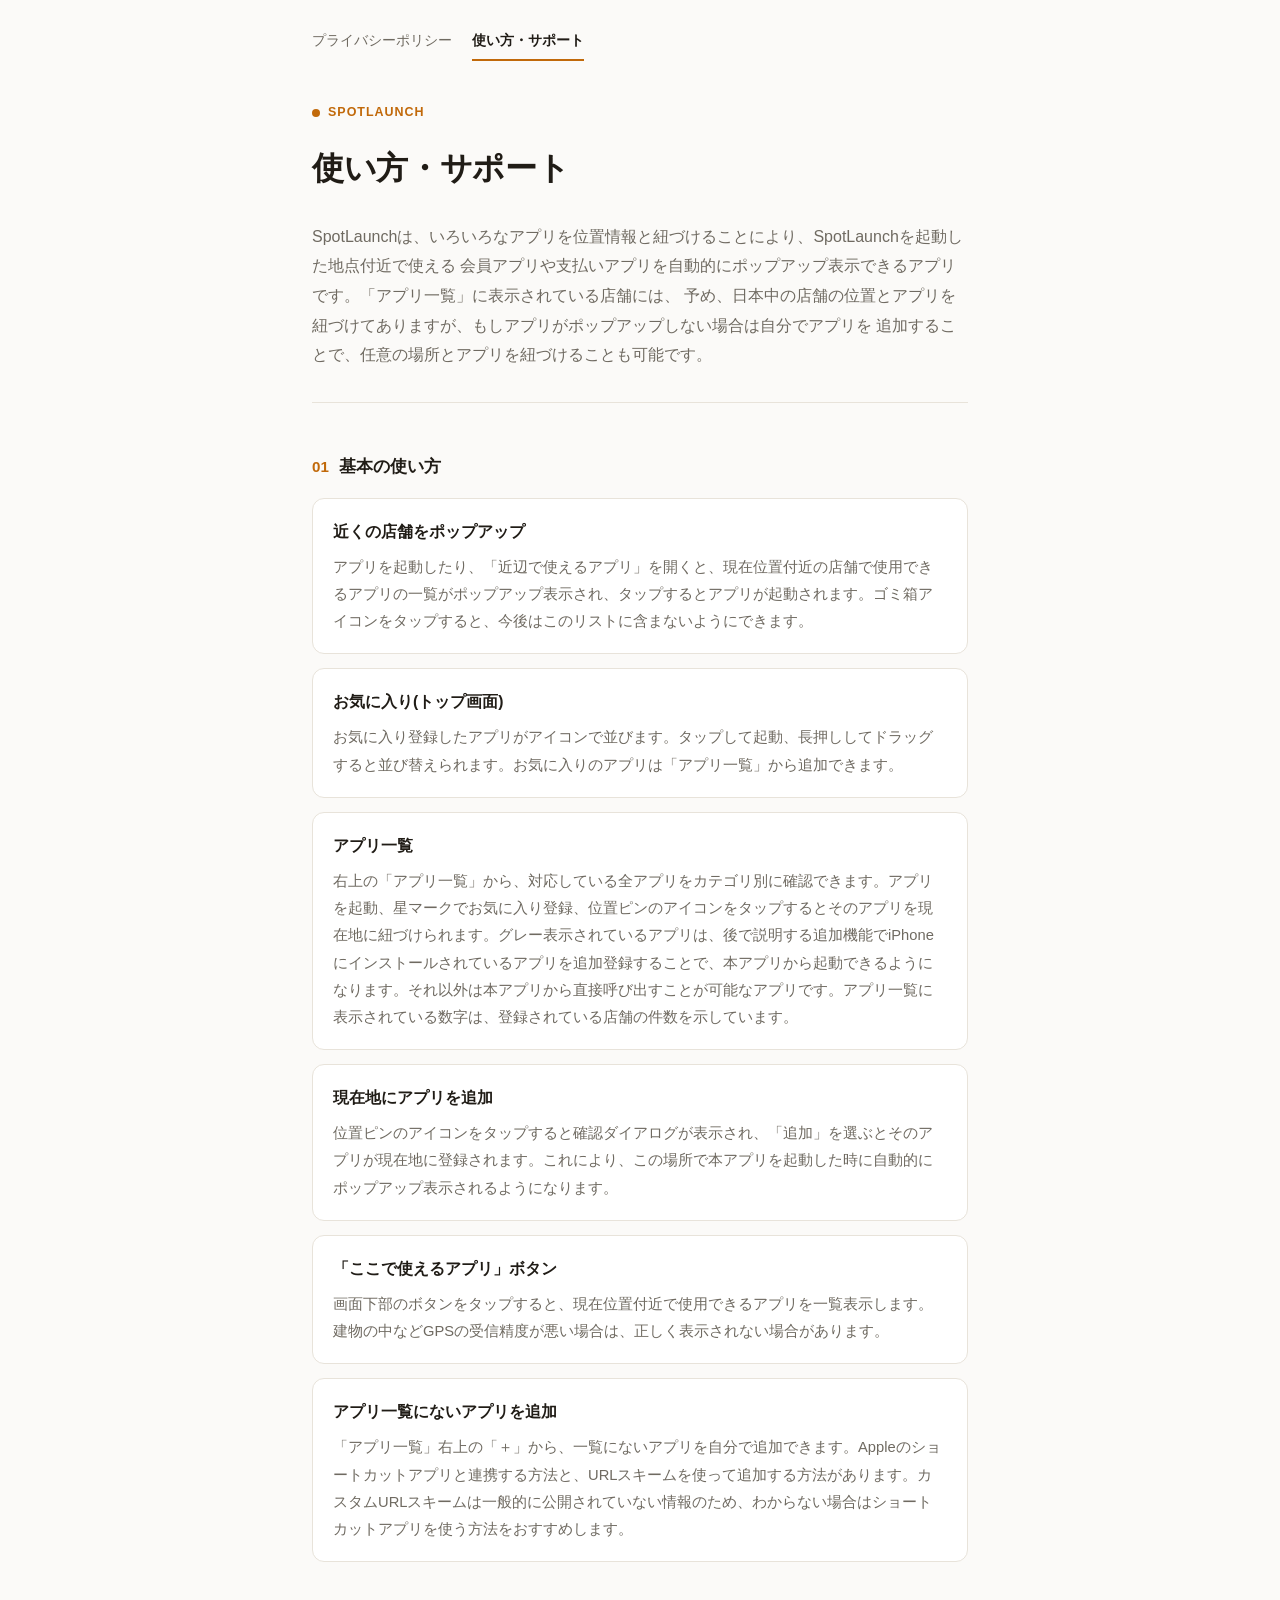
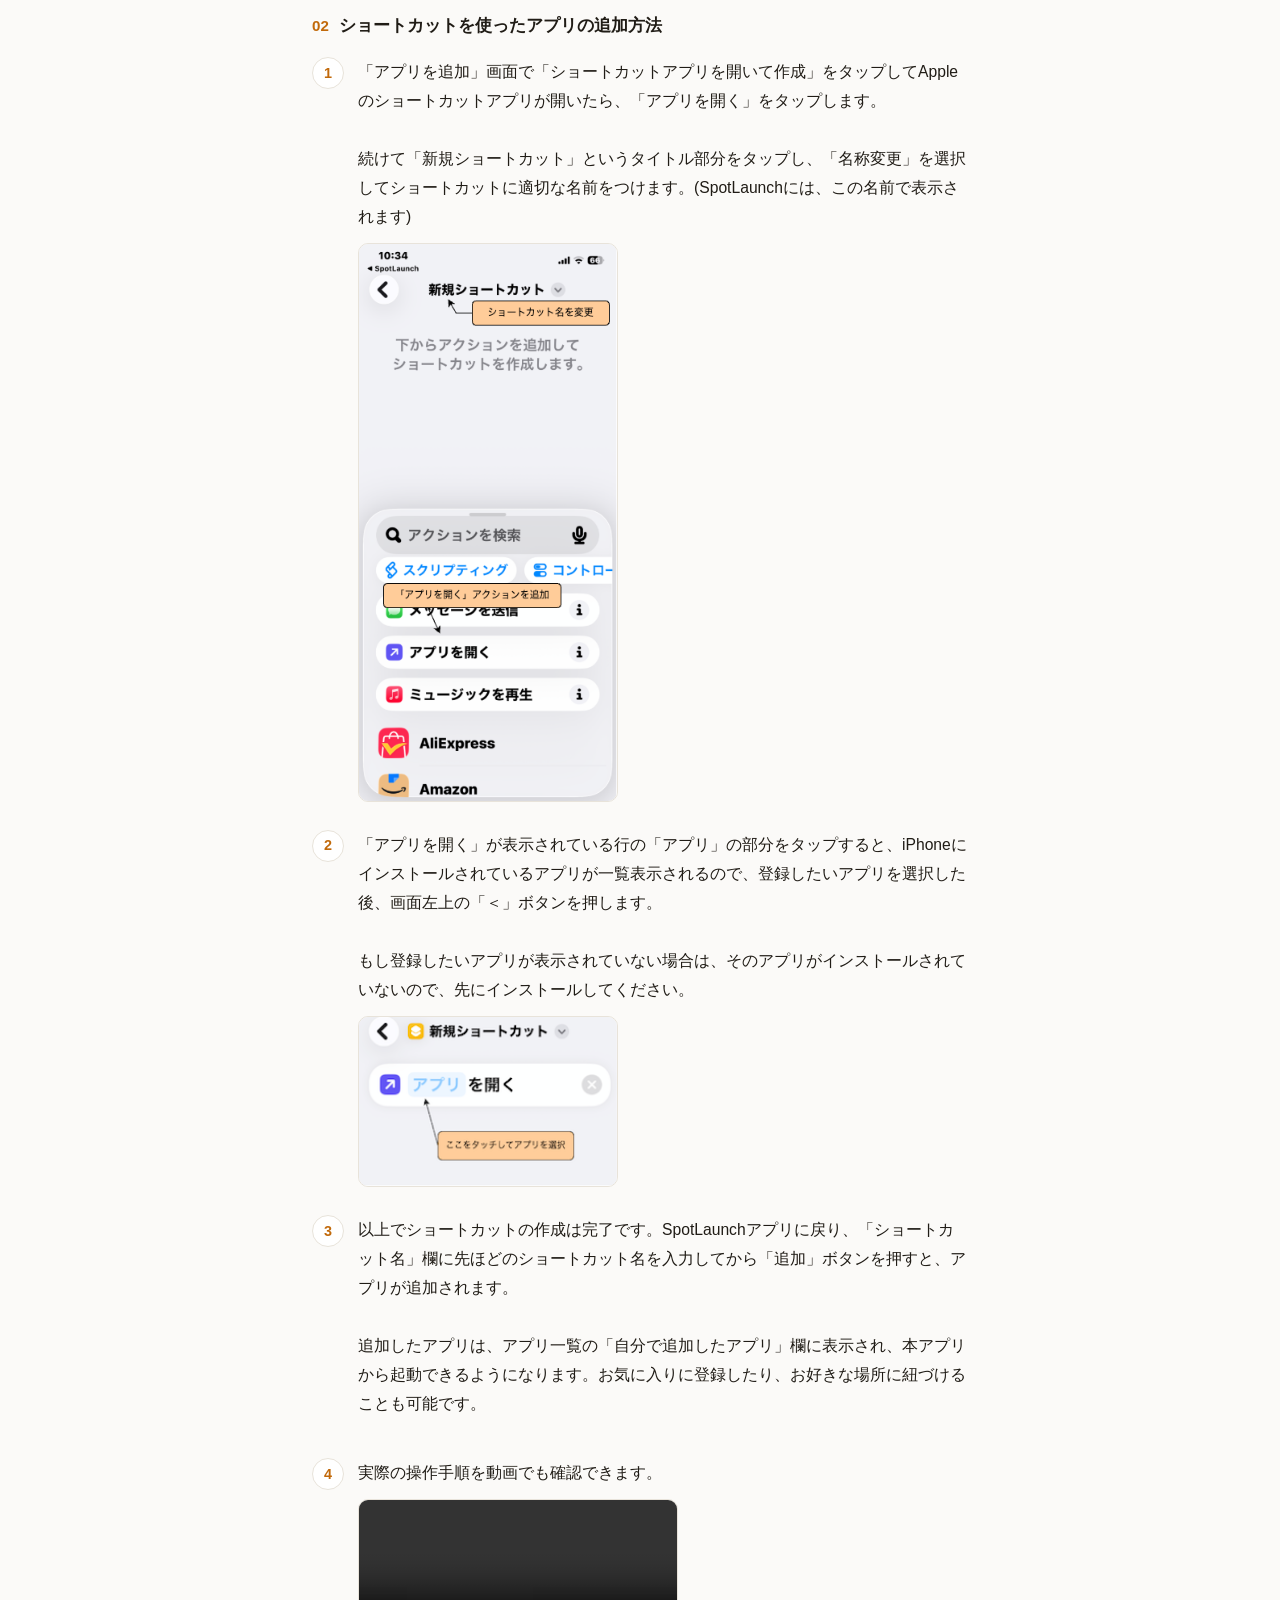
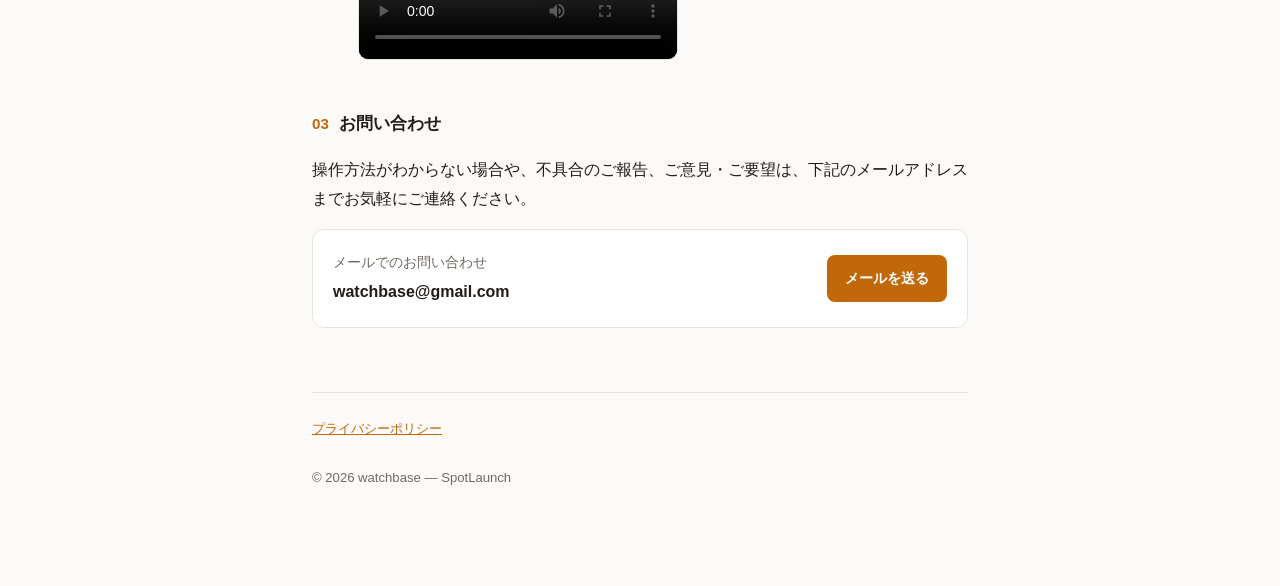
==== support.html @ e488a8be "Rename how-to video to bust CDN cache after content replacements" ====
<!DOCTYPE html>
<html lang="ja">
<head>
<meta charset="UTF-8">
<meta name="viewport" content="width=device-width, initial-scale=1.0">
<title>使い方・サポート | SpotLaunch</title>
<link rel="stylesheet" href="styles.css">
</head>
<body>
<nav class="site">
  <a href="index.html">プライバシーポリシー</a>
  <a href="support.html" class="current">使い方・サポート</a>
</nav>
<main>
  <p class="eyebrow">SPOTLAUNCH</p>
  <h1>使い方・サポート</h1>

  <p class="lede">
    SpotLaunchは、いろいろなアプリを位置情報と紐づけることにより、SpotLaunchを起動した地点付近で使える
    会員アプリや支払いアプリを自動的にポップアップ表示できるアプリです。「アプリ一覧」に表示されている店舗には、
    予め、日本中の店舗の位置とアプリを紐づけてありますが、もしアプリがポップアップしない場合は自分でアプリを
    追加することで、任意の場所とアプリを紐づけることも可能です。
  </p>

  <h2><span class="mark">01</span>基本の使い方</h2>
  <div class="faq">
    <div class="faq-item">
      <h3>近くの店舗をポップアップ</h3>
      <p>アプリを起動したり、「近辺で使えるアプリ」を開くと、現在位置付近の店舗で使用できるアプリの一覧がポップアップ表示され、タップするとアプリが起動されます。ゴミ箱アイコンをタップすると、今後はこのリストに含まないようにできます。</p>
    </div>
    <div class="faq-item">
      <h3>お気に入り(トップ画面)</h3>
      <p>お気に入り登録したアプリがアイコンで並びます。タップして起動、長押ししてドラッグすると並び替えられます。お気に入りのアプリは「アプリ一覧」から追加できます。</p>
    </div>
    <div class="faq-item">
      <h3>アプリ一覧</h3>
      <p>右上の「アプリ一覧」から、対応している全アプリをカテゴリ別に確認できます。アプリを起動、星マークでお気に入り登録、位置ピンのアイコンをタップするとそのアプリを現在地に紐づけられます。グレー表示されているアプリは、後で説明する追加機能でiPhoneにインストールされているアプリを追加登録することで、本アプリから起動できるようになります。それ以外は本アプリから直接呼び出すことが可能なアプリです。アプリ一覧に表示されている数字は、登録されている店舗の件数を示しています。</p>
    </div>
    <div class="faq-item">
      <h3>現在地にアプリを追加</h3>
      <p>位置ピンのアイコンをタップすると確認ダイアログが表示され、「追加」を選ぶとそのアプリが現在地に登録されます。これにより、この場所で本アプリを起動した時に自動的にポップアップ表示されるようになります。</p>
    </div>
    <div class="faq-item">
      <h3>「ここで使えるアプリ」ボタン</h3>
      <p>画面下部のボタンをタップすると、現在位置付近で使用できるアプリを一覧表示します。建物の中などGPSの受信精度が悪い場合は、正しく表示されない場合があります。</p>
    </div>
    <div class="faq-item">
      <h3>アプリ一覧にないアプリを追加</h3>
      <p>「アプリ一覧」右上の「＋」から、一覧にないアプリを自分で追加できます。Appleのショートカットアプリと連携する方法と、URLスキームを使って追加する方法があります。カスタムURLスキームは一般的に公開されていない情報のため、わからない場合はショートカットアプリを使う方法をおすすめします。</p>
    </div>
  </div>

  <h2><span class="mark">02</span>ショートカットを使ったアプリの追加方法</h2>
  <div class="steps">
    <div class="step">
      <div class="num">1</div>
      <div>
        <p>「アプリを追加」画面で「ショートカットアプリを開いて作成」をタップしてAppleのショートカットアプリが開いたら、「アプリを開く」をタップします。

続けて「新規ショートカット」というタイトル部分をタップし、「名称変更」を選択してショートカットに適切な名前をつけます。(SpotLaunchには、この名前で表示されます)</p>
        <img src="images/HelpShortcutNewScreen.png" alt="ショートカットアプリで名称を変更する画面のスクリーンショット">
      </div>
    </div>
    <div class="step">
      <div class="num">2</div>
      <div>
        <p>「アプリを開く」が表示されている行の「アプリ」の部分をタップすると、iPhoneにインストールされているアプリが一覧表示されるので、登録したいアプリを選択した後、画面左上の「＜」ボタンを押します。

もし登録したいアプリが表示されていない場合は、そのアプリがインストールされていないので、先にインストールしてください。</p>
        <img src="images/HelpShortcutOpenApp.png" alt="ショートカットで開くアプリを選択する画面のスクリーンショット">
      </div>
    </div>
    <div class="step">
      <div class="num">3</div>
      <div>
        <p>以上でショートカットの作成は完了です。SpotLaunchアプリに戻り、「ショートカット名」欄に先ほどのショートカット名を入力してから「追加」ボタンを押すと、アプリが追加されます。

追加したアプリは、アプリ一覧の「自分で追加したアプリ」欄に表示され、本アプリから起動できるようになります。お気に入りに登録したり、お好きな場所に紐づけることも可能です。</p>
      </div>
    </div>
    <div class="step">
      <div class="num">4</div>
      <div>
        <p>実際の操作手順を動画でも確認できます。</p>
        <video class="how-to-video" src="videos/app-registration-guide-v2.mp4" controls playsinline preload="metadata"></video>
      </div>
    </div>
  </div>

  <h2><span class="mark">03</span>お問い合わせ</h2>
  <p>操作方法がわからない場合や、不具合のご報告、ご意見・ご要望は、下記のメールアドレスまでお気軽にご連絡ください。</p>
  <div class="contact-card">
    <div>
      <div class="label">メールでのお問い合わせ</div>
      <div class="email">watchbase@gmail.com</div>
    </div>
    <a class="button" href="mailto:watchbase@gmail.com">メールを送る</a>
  </div>

  <footer>
    <a href="index.html">プライバシーポリシー</a><br><br>
    © 2026 watchbase — SpotLaunch
  </footer>
</main>
</body>
</html>
---- styles.css ----
:root {
  --bg: #fbfaf8;
  --surface: #ffffff;
  --fg: #201c16;
  --muted: #6f6a61;
  --accent: #c1690a;
  --border: #e8e3da;
}
@media (prefers-color-scheme: dark) {
  :root:not([data-theme="light"]) {
    --bg: #17140f;
    --surface: #1e1a14;
    --fg: #f3efe6;
    --muted: #a89e8d;
    --accent: #e79a3f;
    --border: #322c22;
  }
}
:root[data-theme="dark"] {
  --bg: #17140f;
  --surface: #1e1a14;
  --fg: #f3efe6;
  --muted: #a89e8d;
  --accent: #e79a3f;
  --border: #322c22;
}

* { box-sizing: border-box; }

body {
  margin: 0;
  background: var(--bg);
  color: var(--fg);
  font-family: -apple-system, BlinkMacSystemFont, "Hiragino Sans", "Hiragino Kaku Gothic ProN", "Yu Gothic", sans-serif;
  line-height: 1.85;
  -webkit-font-smoothing: antialiased;
}

main {
  max-width: 700px;
  margin: 0 auto;
  padding: 0 22px 96px;
}

nav.site {
  max-width: 700px;
  margin: 0 auto;
  padding: 28px 22px 0;
  display: flex;
  gap: 20px;
  font-size: 0.86rem;
}
nav.site a {
  color: var(--muted);
  text-decoration: none;
  padding-bottom: 6px;
  border-bottom: 2px solid transparent;
}
nav.site a.current {
  color: var(--fg);
  border-bottom-color: var(--accent);
  font-weight: 600;
}
nav.site a:hover {
  color: var(--fg);
}

.eyebrow {
  display: inline-flex;
  align-items: center;
  gap: 8px;
  font-size: 0.78rem;
  letter-spacing: 0.08em;
  color: var(--accent);
  font-weight: 600;
  margin: 40px 0 14px;
}
.eyebrow::before {
  content: "";
  width: 8px;
  height: 8px;
  border-radius: 50%;
  background: var(--accent);
}

h1 {
  font-size: clamp(1.6rem, 4vw, 2rem);
  margin: 0 0 6px;
  text-wrap: balance;
  letter-spacing: -0.01em;
}

.updated {
  color: var(--muted);
  font-size: 0.88rem;
  margin-bottom: 12px;
  font-variant-numeric: tabular-nums;
}

.lede {
  color: var(--muted);
  font-size: 1rem;
  margin: 24px 0 44px;
  padding-bottom: 32px;
  border-bottom: 1px solid var(--border);
}

h2 {
  font-size: 1.05rem;
  margin: 48px 0 16px;
  color: var(--fg);
  display: flex;
  align-items: baseline;
  gap: 10px;
}
h2 .mark {
  color: var(--accent);
  font-size: 0.9em;
}

p, li {
  font-size: 0.98rem;
  color: var(--fg);
}

.card {
  background: var(--surface);
  border: 1px solid var(--border);
  border-radius: 12px;
  padding: 4px 20px;
}
.row {
  display: grid;
  grid-template-columns: minmax(120px, 30%) 1fr;
  gap: 6px 20px;
  padding: 18px 0;
}
.row + .row {
  border-top: 1px solid var(--border);
}
.row dt {
  color: var(--muted);
  font-size: 0.86rem;
  font-weight: 600;
}
.row dd {
  margin: 0;
  font-size: 0.95rem;
}
dl.card { margin: 0; }

a {
  color: var(--accent);
  text-decoration-thickness: 1px;
}
a:focus-visible, button:focus-visible {
  outline: 2px solid var(--accent);
  outline-offset: 2px;
}

footer {
  margin-top: 64px;
  padding-top: 24px;
  border-top: 1px solid var(--border);
  color: var(--muted);
  font-size: 0.82rem;
}

/* --- support page specific --- */
.faq {
  display: flex;
  flex-direction: column;
  gap: 14px;
}
.faq-item {
  background: var(--surface);
  border: 1px solid var(--border);
  border-radius: 12px;
  padding: 18px 20px;
}
.faq-item h3 {
  margin: 0 0 8px;
  font-size: 0.98rem;
  display: flex;
  gap: 10px;
}
.faq-item h3 .icon {
  color: var(--accent);
}
.faq-item p {
  margin: 0;
  color: var(--muted);
  font-size: 0.92rem;
  white-space: pre-line;
}

.steps {
  display: flex;
  flex-direction: column;
  gap: 28px;
}
.step {
  display: grid;
  grid-template-columns: 32px 1fr;
  gap: 14px;
}
.step .num {
  width: 32px;
  height: 32px;
  border-radius: 50%;
  background: var(--surface);
  border: 1px solid var(--border);
  color: var(--accent);
  display: flex;
  align-items: center;
  justify-content: center;
  font-weight: 700;
  font-size: 0.9rem;
}
.step p {
  margin: 0 0 12px;
  white-space: pre-line;
}
.step img {
  max-width: 260px;
  width: 100%;
  border-radius: 10px;
  border: 1px solid var(--border);
  display: block;
}

.how-to-video {
  max-width: 320px;
  width: 100%;
  border-radius: 10px;
  border: 1px solid var(--border);
  display: block;
  margin-top: 8px;
}

.contact-card {
  background: var(--surface);
  border: 1px solid var(--border);
  border-radius: 12px;
  padding: 20px;
  display: flex;
  align-items: center;
  justify-content: space-between;
  gap: 16px;
  flex-wrap: wrap;
}
.contact-card .label {
  color: var(--muted);
  font-size: 0.86rem;
  margin-bottom: 2px;
}
.contact-card .email {
  font-size: 1rem;
  font-weight: 600;
}
.contact-card a.button {
  background: var(--accent);
  color: #fff;
  padding: 10px 18px;
  border-radius: 8px;
  text-decoration: none;
  font-size: 0.9rem;
  font-weight: 600;
  white-space: nowrap;
}

@media (max-width: 480px) {
  .row { grid-template-columns: 1fr; gap: 4px; }
  .step { grid-template-columns: 28px 1fr; }
}
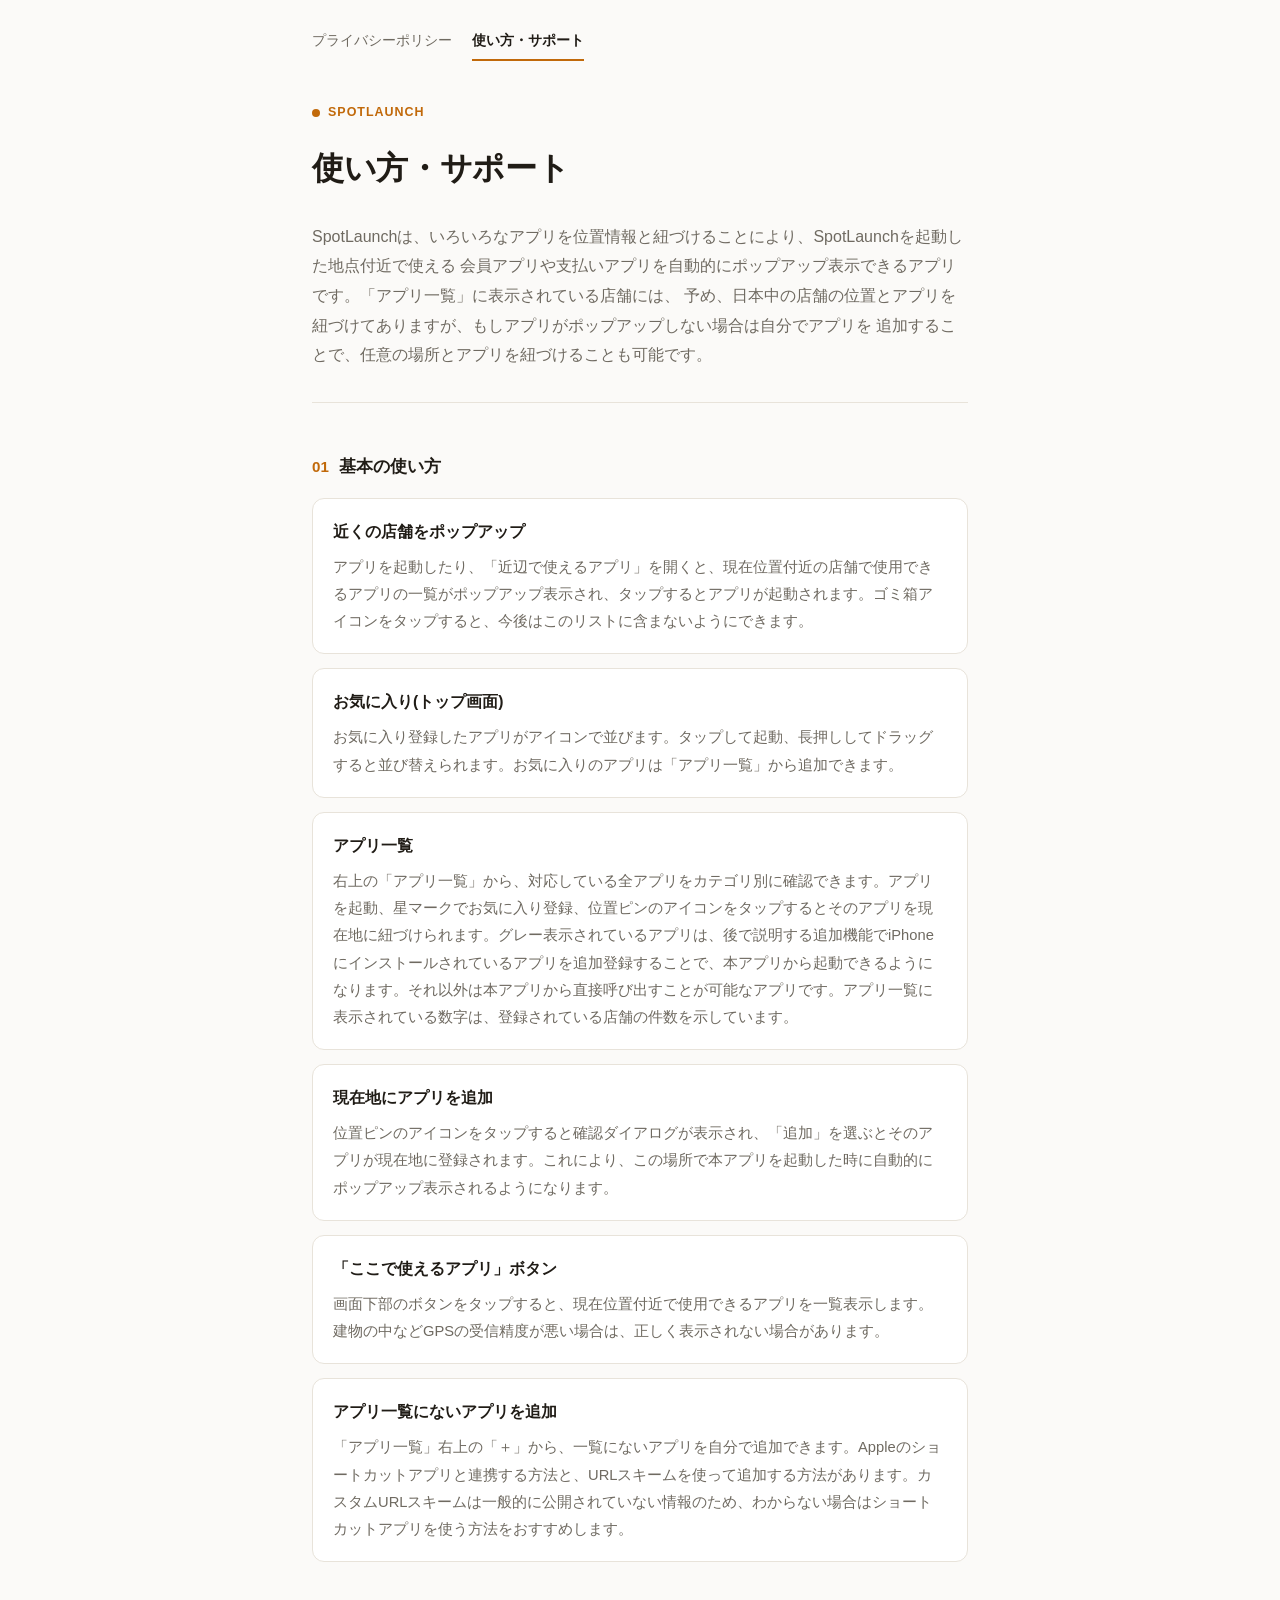
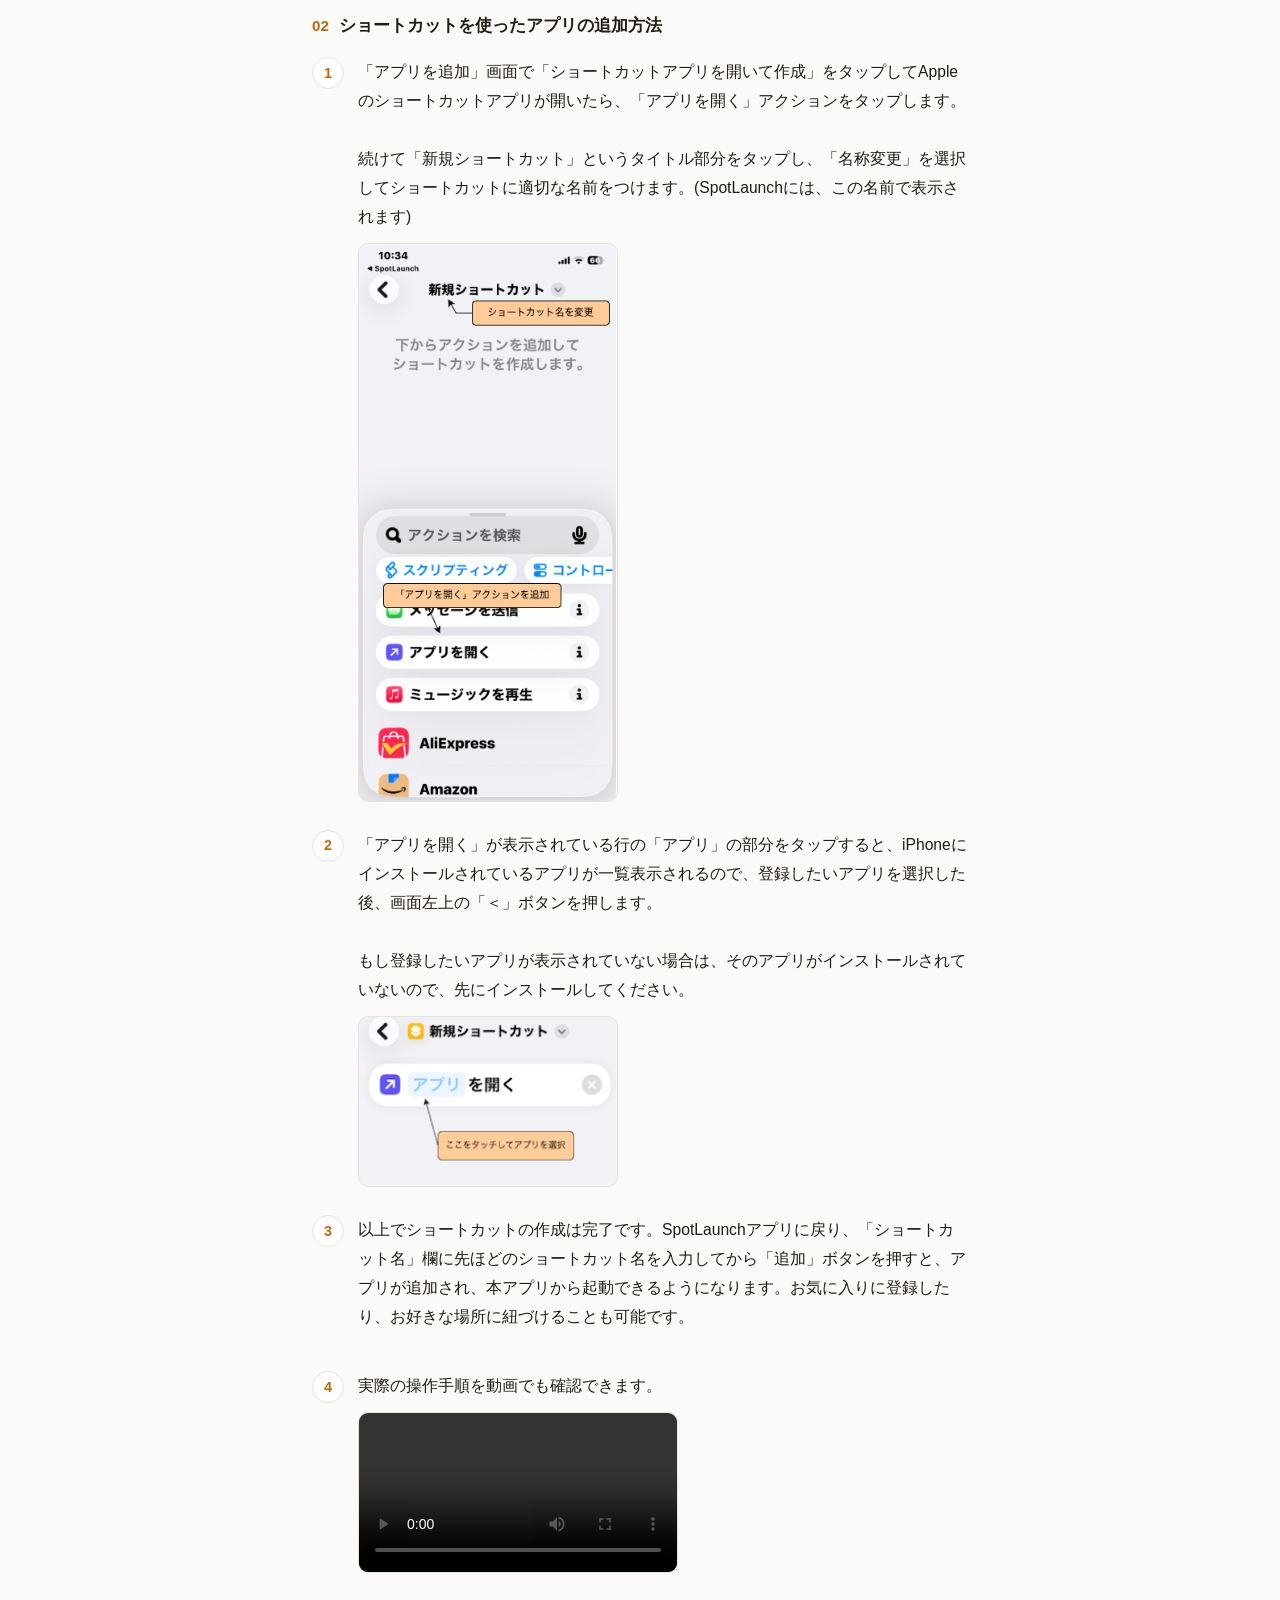
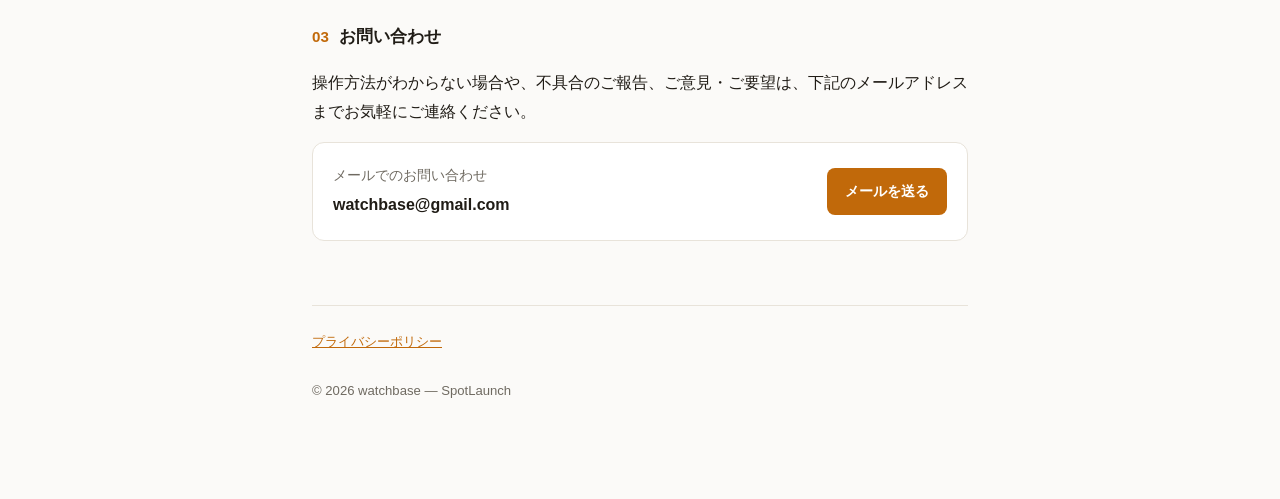
==== commit 112b7bb0: "Sync support page wording with the app's updated Help screen text Co-Authored-By: Claude Sonnet 5 <n" ====
--- a/support.html
+++ b/support.html
@@ -55,7 +55,7 @@
     <div class="step">
       <div class="num">1</div>
       <div>
-        <p>「アプリを追加」画面で「ショートカットアプリを開いて作成」をタップしてAppleのショートカットアプリが開いたら、「アプリを開く」をタップします。
+        <p>「アプリを追加」画面で「ショートカットアプリを開いて作成」をタップしてAppleのショートカットアプリが開いたら、「アプリを開く」アクションをタップします。
 
 続けて「新規ショートカット」というタイトル部分をタップし、「名称変更」を選択してショートカットに適切な名前をつけます。(SpotLaunchには、この名前で表示されます)</p>
         <img src="images/HelpShortcutNewScreen.png" alt="ショートカットアプリで名称を変更する画面のスクリーンショット">
@@ -73,16 +73,14 @@
     <div class="step">
       <div class="num">3</div>
       <div>
-        <p>以上でショートカットの作成は完了です。SpotLaunchアプリに戻り、「ショートカット名」欄に先ほどのショートカット名を入力してから「追加」ボタンを押すと、アプリが追加されます。
-
-追加したアプリは、アプリ一覧の「自分で追加したアプリ」欄に表示され、本アプリから起動できるようになります。お気に入りに登録したり、お好きな場所に紐づけることも可能です。</p>
+        <p>以上でショートカットの作成は完了です。SpotLaunchアプリに戻り、「ショートカット名」欄に先ほどのショートカット名を入力してから「追加」ボタンを押すと、アプリが追加され、本アプリから起動できるようになります。お気に入りに登録したり、お好きな場所に紐づけることも可能です。</p>
       </div>
     </div>
     <div class="step">
       <div class="num">4</div>
       <div>
         <p>実際の操作手順を動画でも確認できます。</p>
-        <video class="how-to-video" src="videos/app-registration-guide-v2.mp4" controls playsinline preload="metadata"></video>
+        <video class="how-to-video" src="videos/app-registration-guide.mp4" controls playsinline preload="metadata"></video>
       </div>
     </div>
   </div>
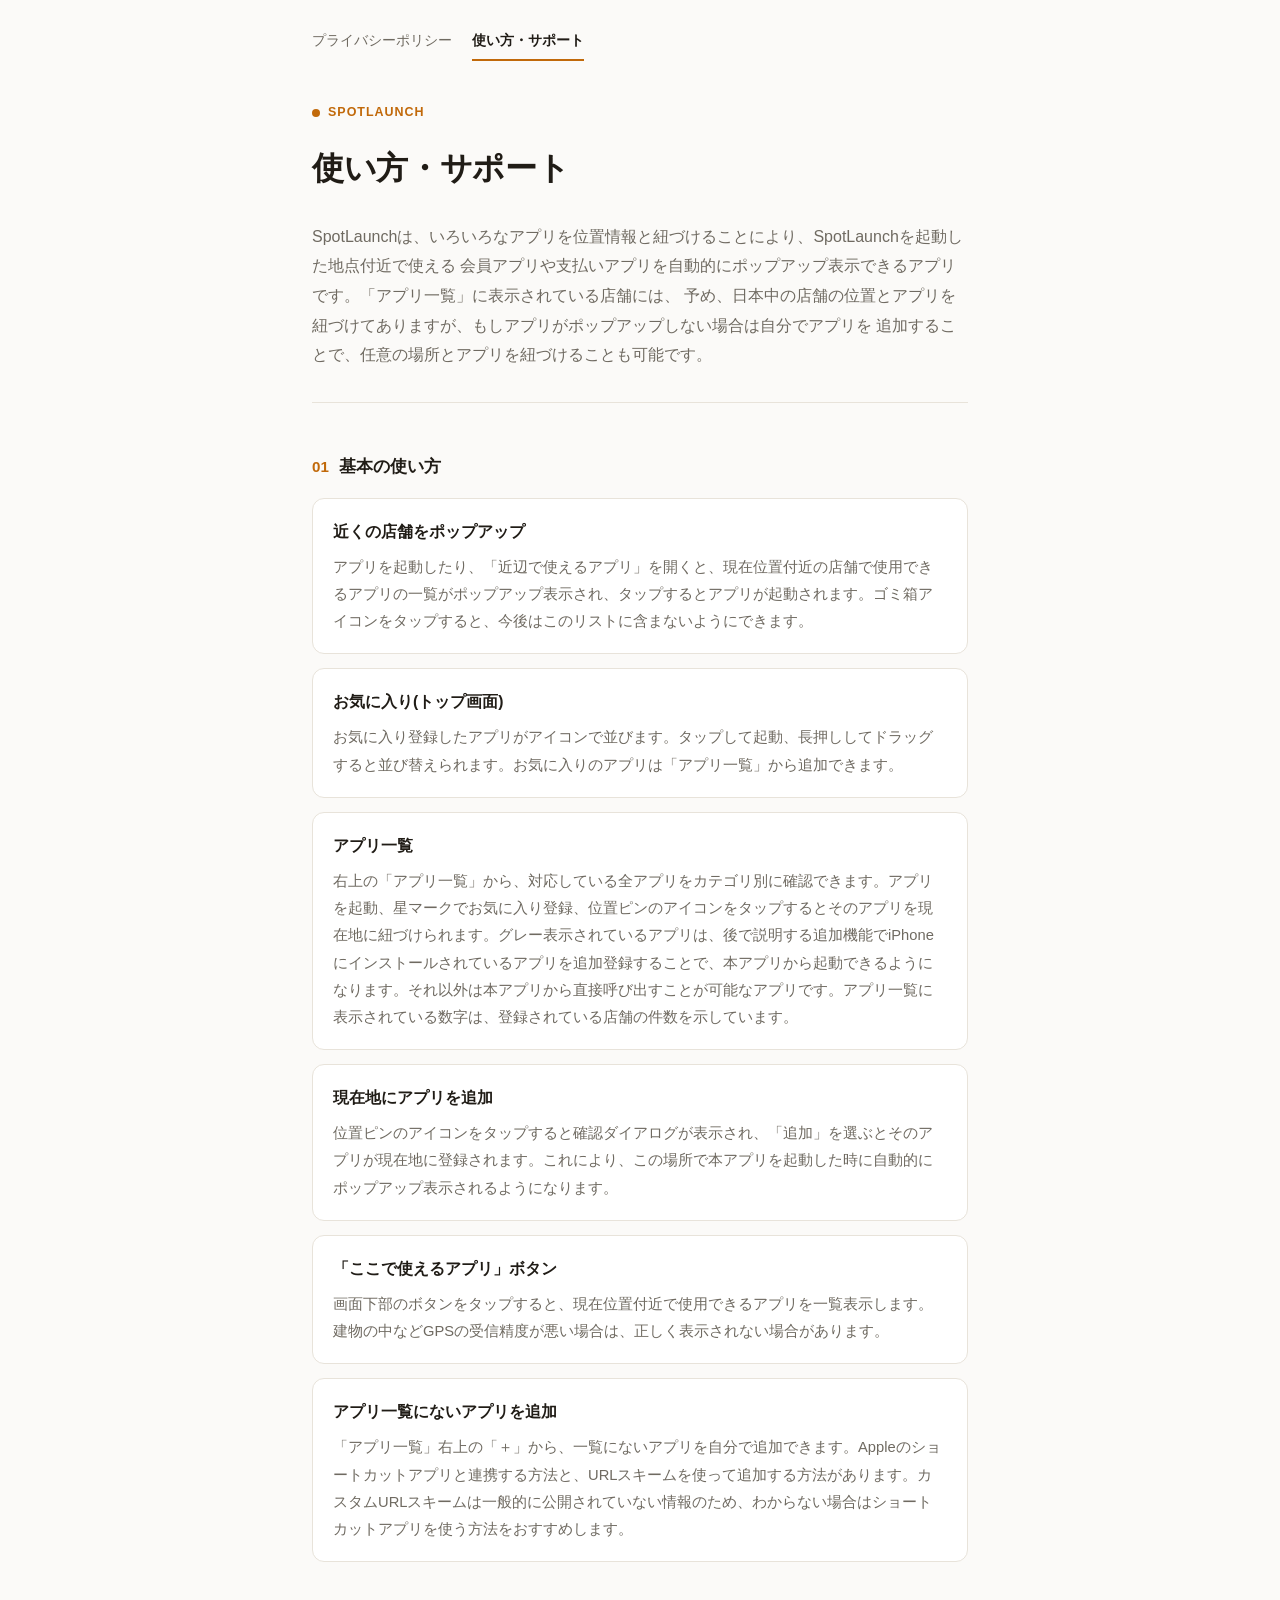
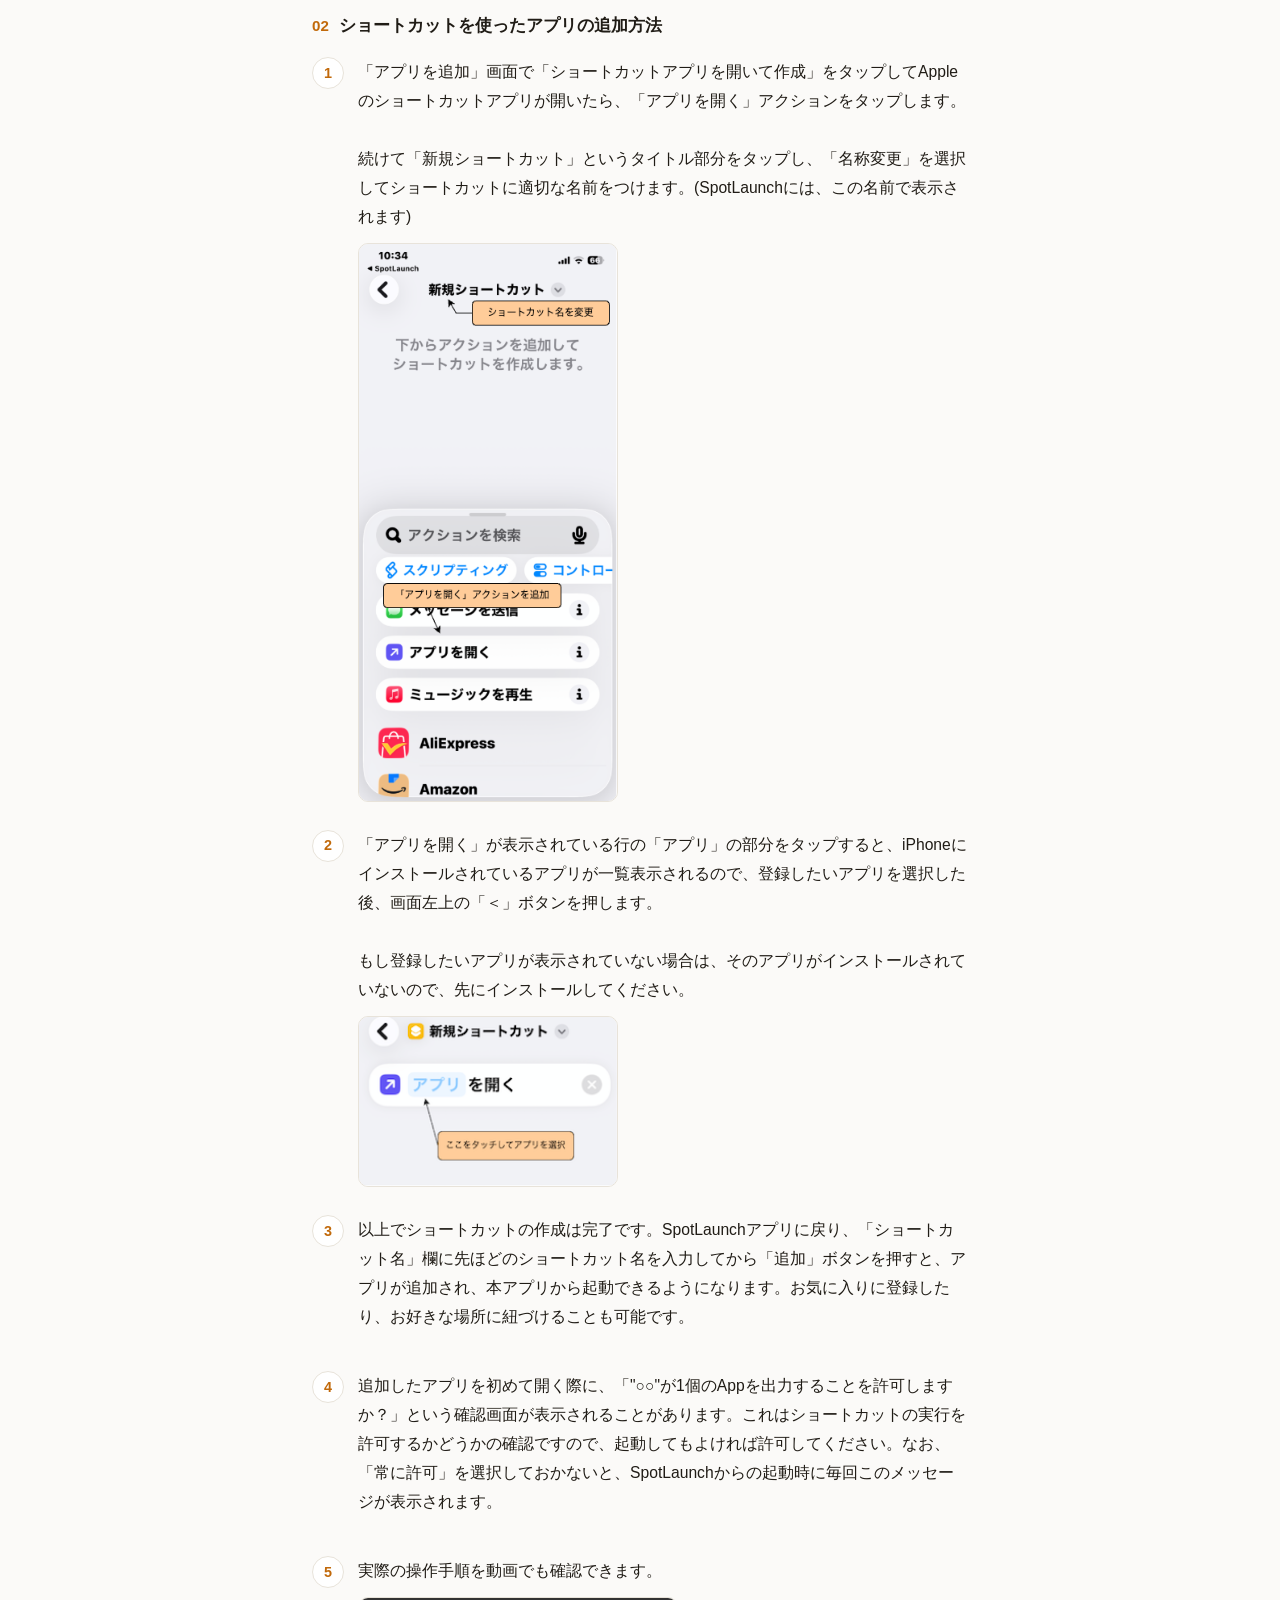
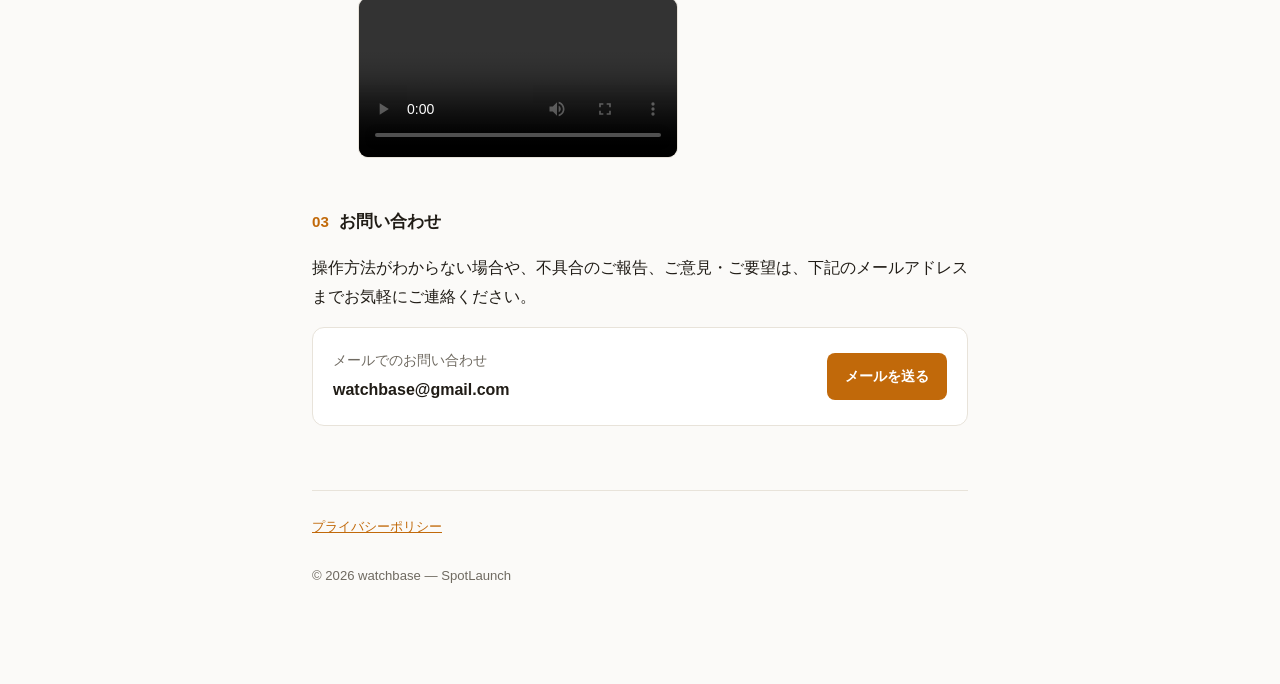
==== commit fd4689b8: "Add the Shortcuts output-permission paragraph to the support page Mirrors HelpContent.shortcutHowToP" ====
--- a/support.html
+++ b/support.html
@@ -79,6 +79,12 @@
     <div class="step">
       <div class="num">4</div>
       <div>
+        <p>追加したアプリを初めて開く際に、「"○○"が1個のAppを出力することを許可しますか？」という確認画面が表示されることがあります。これはショートカットの実行を許可するかどうかの確認ですので、起動してもよければ許可してください。なお、「常に許可」を選択しておかないと、SpotLaunchからの起動時に毎回このメッセージが表示されます。</p>
+      </div>
+    </div>
+    <div class="step">
+      <div class="num">5</div>
+      <div>
         <p>実際の操作手順を動画でも確認できます。</p>
         <video class="how-to-video" src="videos/app-registration-guide.mp4" controls playsinline preload="metadata"></video>
       </div>
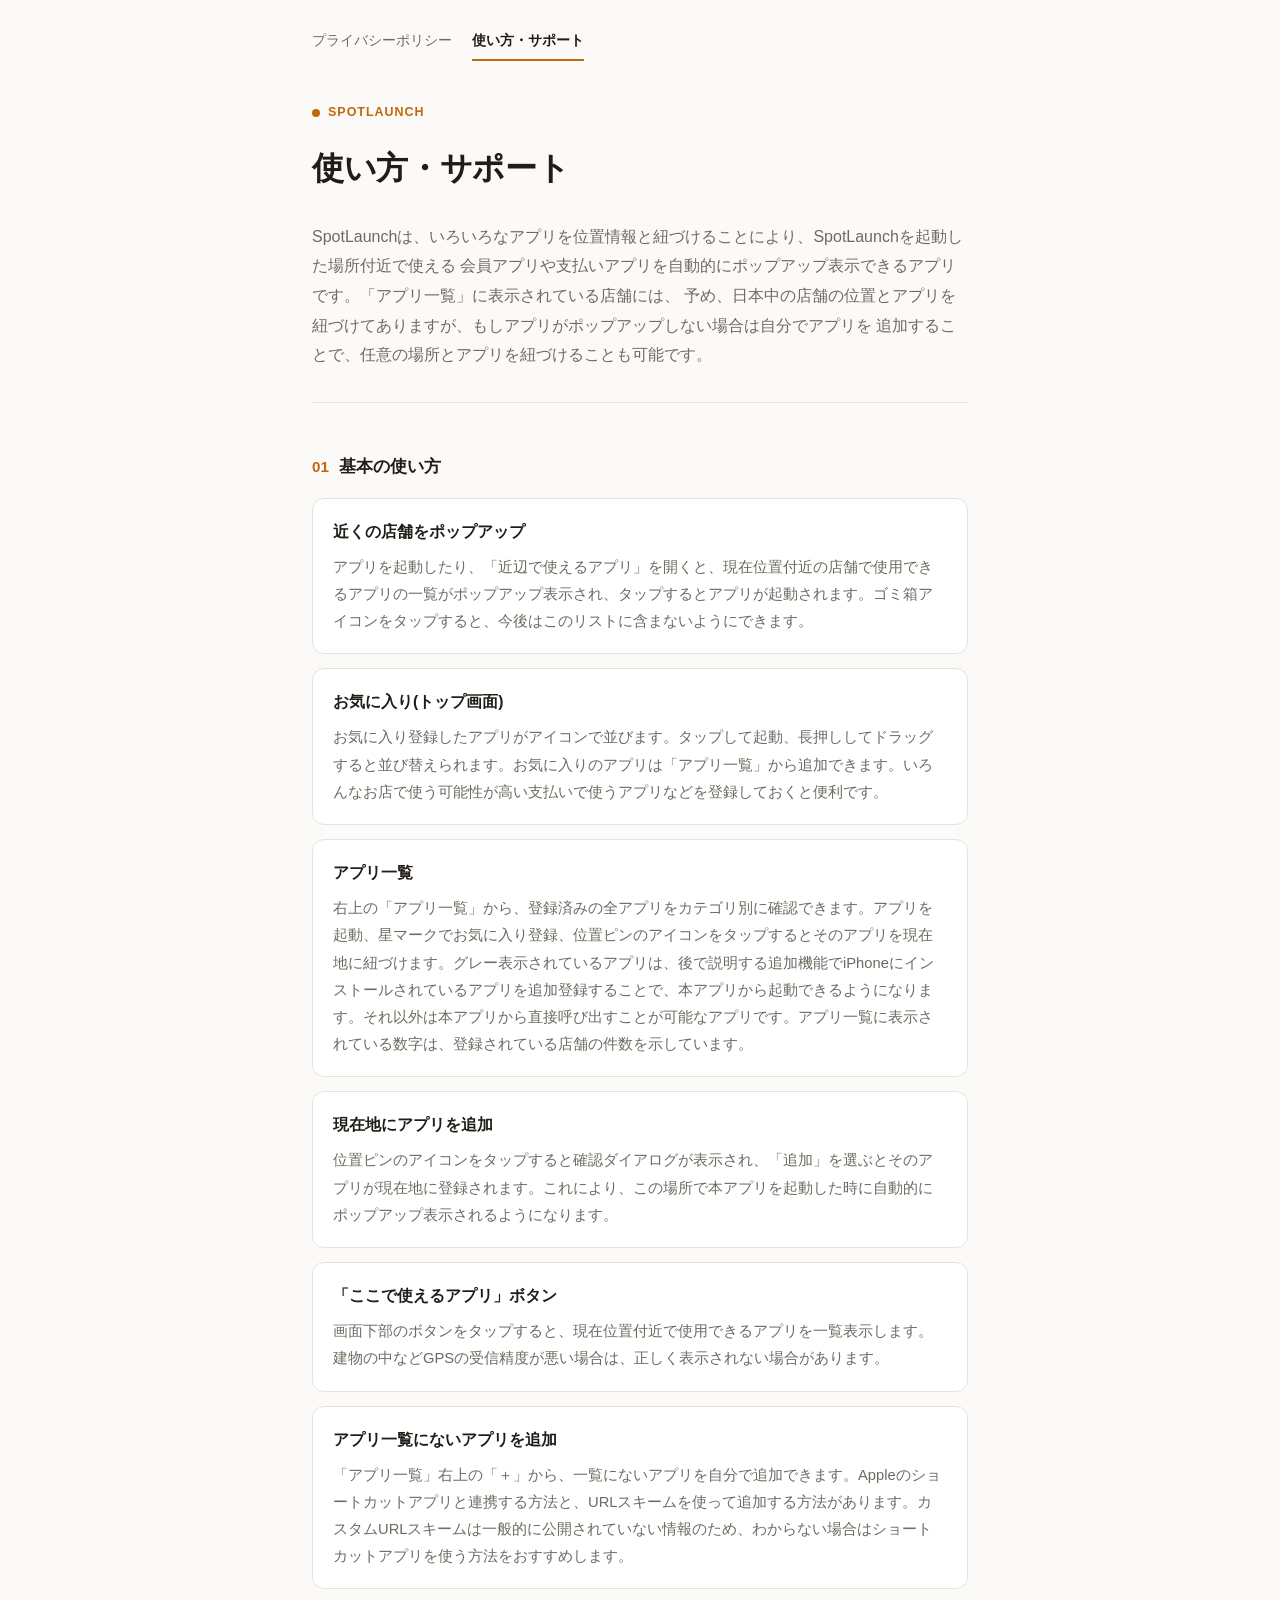
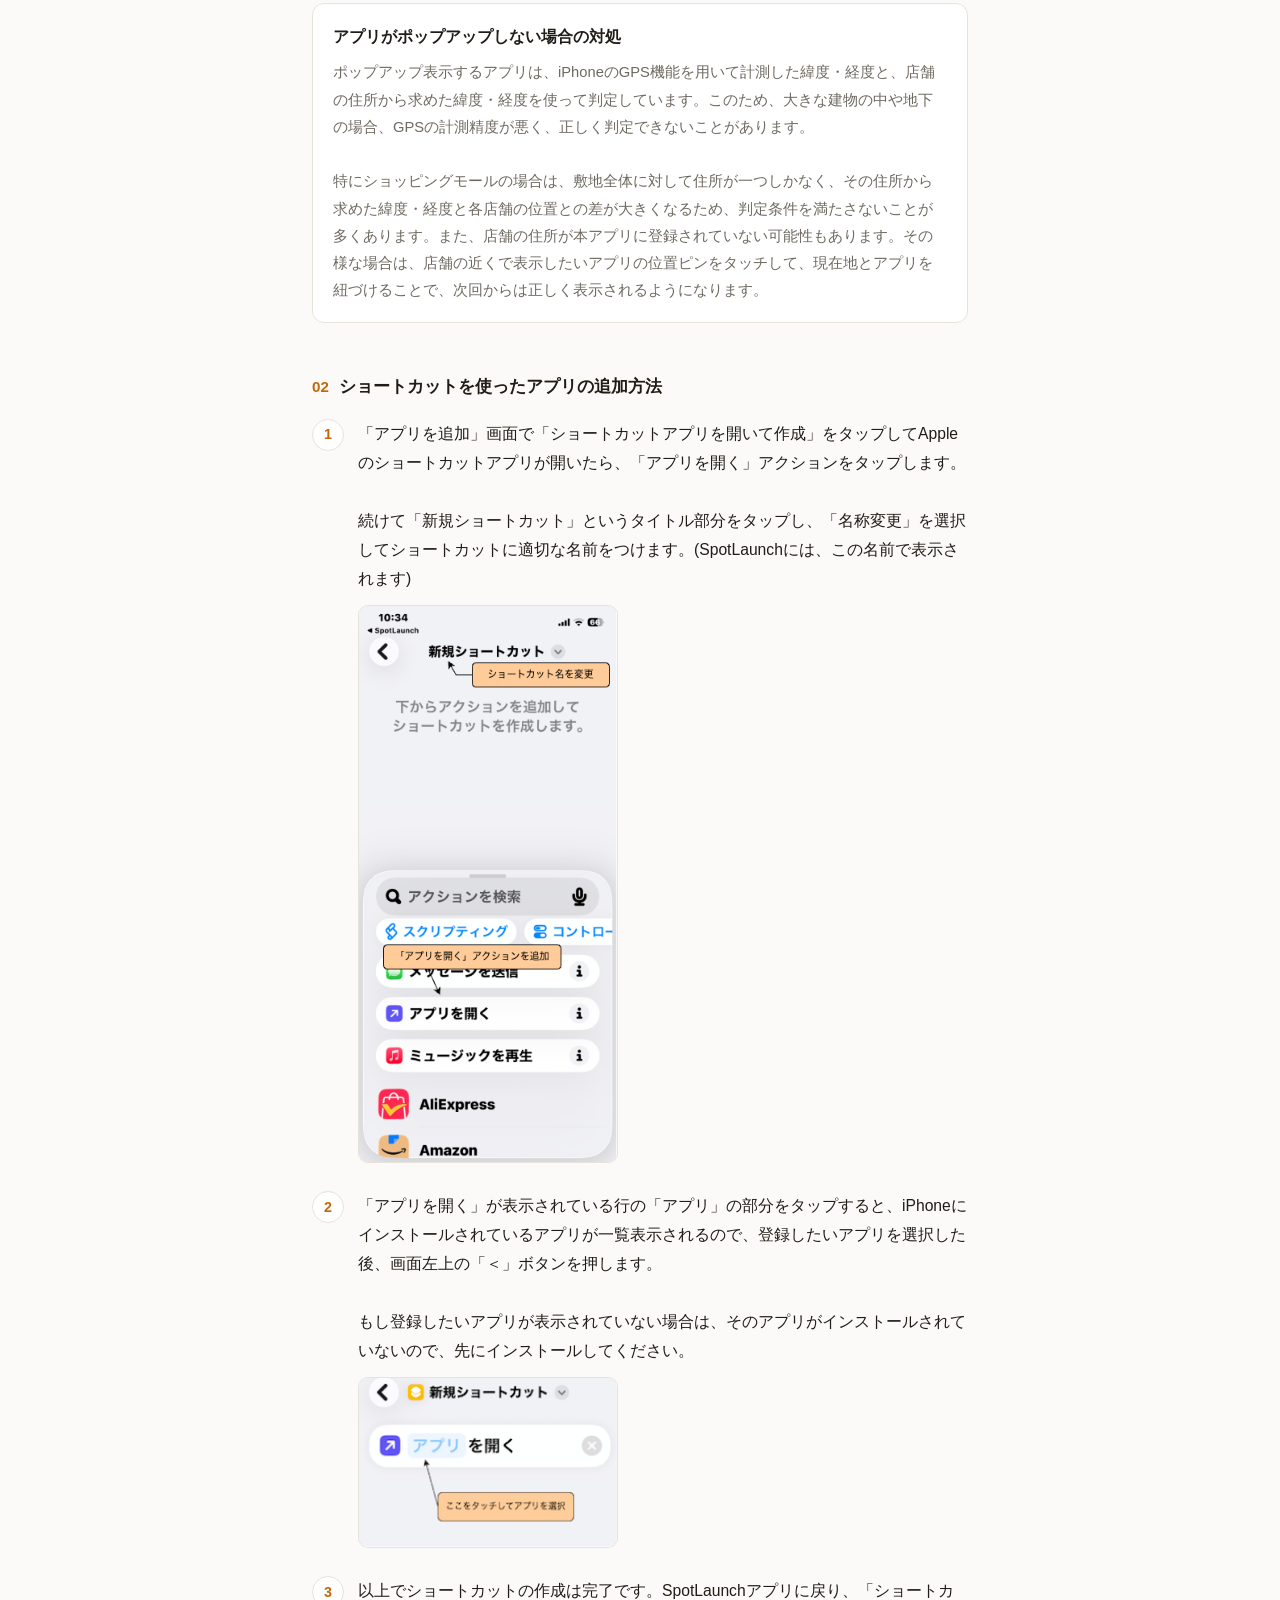
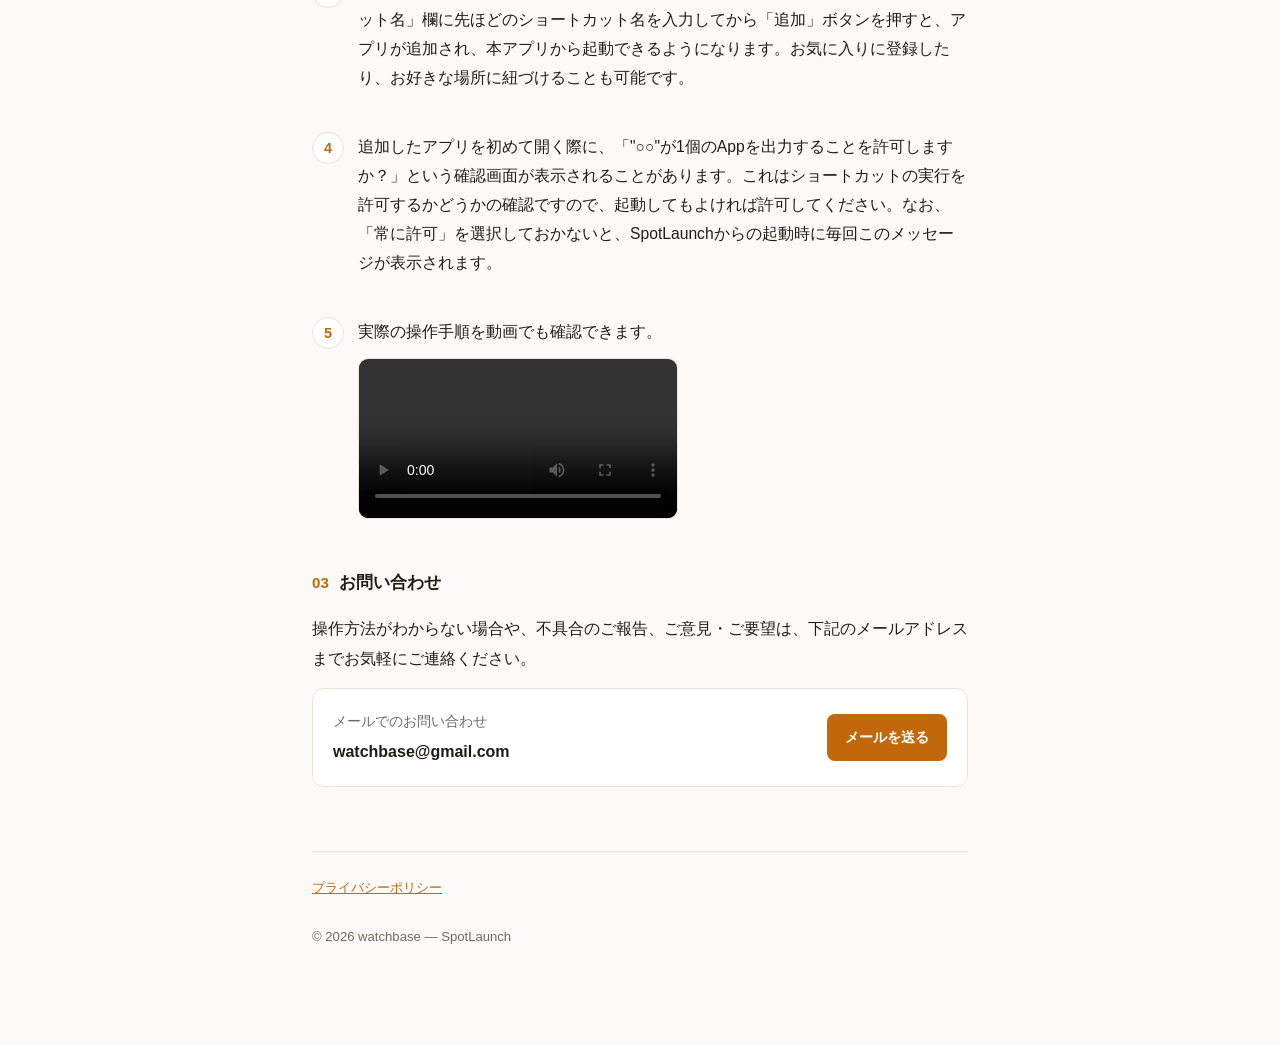
==== commit 85059032: "Sync support site with recently revised in-app help text Adds the new "アプリがポップアップしない場合の対処" FAQ item " ====
--- a/support.html
+++ b/support.html
@@ -16,7 +16,7 @@
   <h1>使い方・サポート</h1>
 
   <p class="lede">
-    SpotLaunchは、いろいろなアプリを位置情報と紐づけることにより、SpotLaunchを起動した地点付近で使える
+    SpotLaunchは、いろいろなアプリを位置情報と紐づけることにより、SpotLaunchを起動した場所付近で使える
     会員アプリや支払いアプリを自動的にポップアップ表示できるアプリです。「アプリ一覧」に表示されている店舗には、
     予め、日本中の店舗の位置とアプリを紐づけてありますが、もしアプリがポップアップしない場合は自分でアプリを
     追加することで、任意の場所とアプリを紐づけることも可能です。
@@ -30,11 +30,11 @@
     </div>
     <div class="faq-item">
       <h3>お気に入り(トップ画面)</h3>
-      <p>お気に入り登録したアプリがアイコンで並びます。タップして起動、長押ししてドラッグすると並び替えられます。お気に入りのアプリは「アプリ一覧」から追加できます。</p>
+      <p>お気に入り登録したアプリがアイコンで並びます。タップして起動、長押ししてドラッグすると並び替えられます。お気に入りのアプリは「アプリ一覧」から追加できます。いろんなお店で使う可能性が高い支払いで使うアプリなどを登録しておくと便利です。</p>
     </div>
     <div class="faq-item">
       <h3>アプリ一覧</h3>
-      <p>右上の「アプリ一覧」から、対応している全アプリをカテゴリ別に確認できます。アプリを起動、星マークでお気に入り登録、位置ピンのアイコンをタップするとそのアプリを現在地に紐づけられます。グレー表示されているアプリは、後で説明する追加機能でiPhoneにインストールされているアプリを追加登録することで、本アプリから起動できるようになります。それ以外は本アプリから直接呼び出すことが可能なアプリです。アプリ一覧に表示されている数字は、登録されている店舗の件数を示しています。</p>
+      <p>右上の「アプリ一覧」から、登録済みの全アプリをカテゴリ別に確認できます。アプリを起動、星マークでお気に入り登録、位置ピンのアイコンをタップするとそのアプリを現在地に紐づけます。グレー表示されているアプリは、後で説明する追加機能でiPhoneにインストールされているアプリを追加登録することで、本アプリから起動できるようになります。それ以外は本アプリから直接呼び出すことが可能なアプリです。アプリ一覧に表示されている数字は、登録されている店舗の件数を示しています。</p>
     </div>
     <div class="faq-item">
       <h3>現在地にアプリを追加</h3>
@@ -47,6 +47,12 @@
     <div class="faq-item">
       <h3>アプリ一覧にないアプリを追加</h3>
       <p>「アプリ一覧」右上の「＋」から、一覧にないアプリを自分で追加できます。Appleのショートカットアプリと連携する方法と、URLスキームを使って追加する方法があります。カスタムURLスキームは一般的に公開されていない情報のため、わからない場合はショートカットアプリを使う方法をおすすめします。</p>
+    </div>
+    <div class="faq-item">
+      <h3>アプリがポップアップしない場合の対処</h3>
+      <p>ポップアップ表示するアプリは、iPhoneのGPS機能を用いて計測した緯度・経度と、店舗の住所から求めた緯度・経度を使って判定しています。このため、大きな建物の中や地下の場合、GPSの計測精度が悪く、正しく判定できないことがあります。
+
+特にショッピングモールの場合は、敷地全体に対して住所が一つしかなく、その住所から求めた緯度・経度と各店舗の位置との差が大きくなるため、判定条件を満たさないことが多くあります。また、店舗の住所が本アプリに登録されていない可能性もあります。その様な場合は、店舗の近くで表示したいアプリの位置ピンをタッチして、現在地とアプリを紐づけることで、次回からは正しく表示されるようになります。</p>
     </div>
   </div>
 
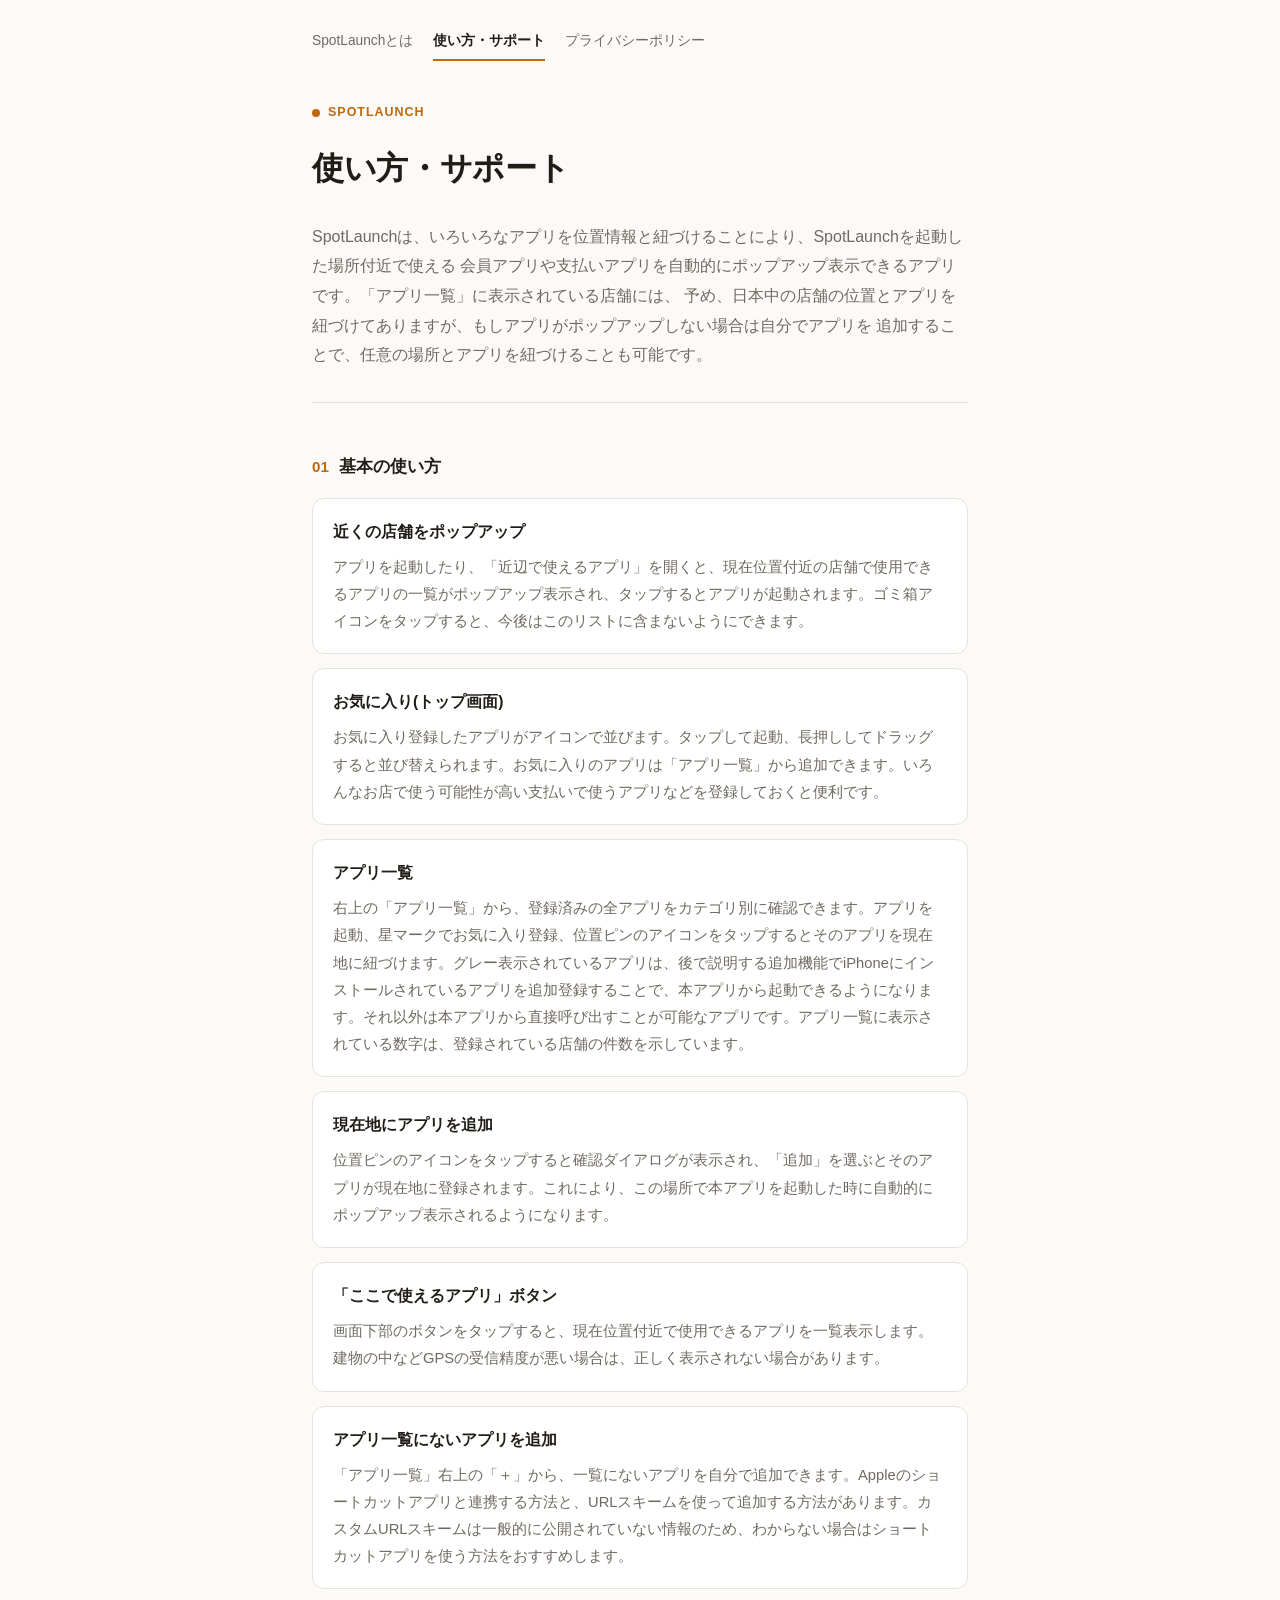
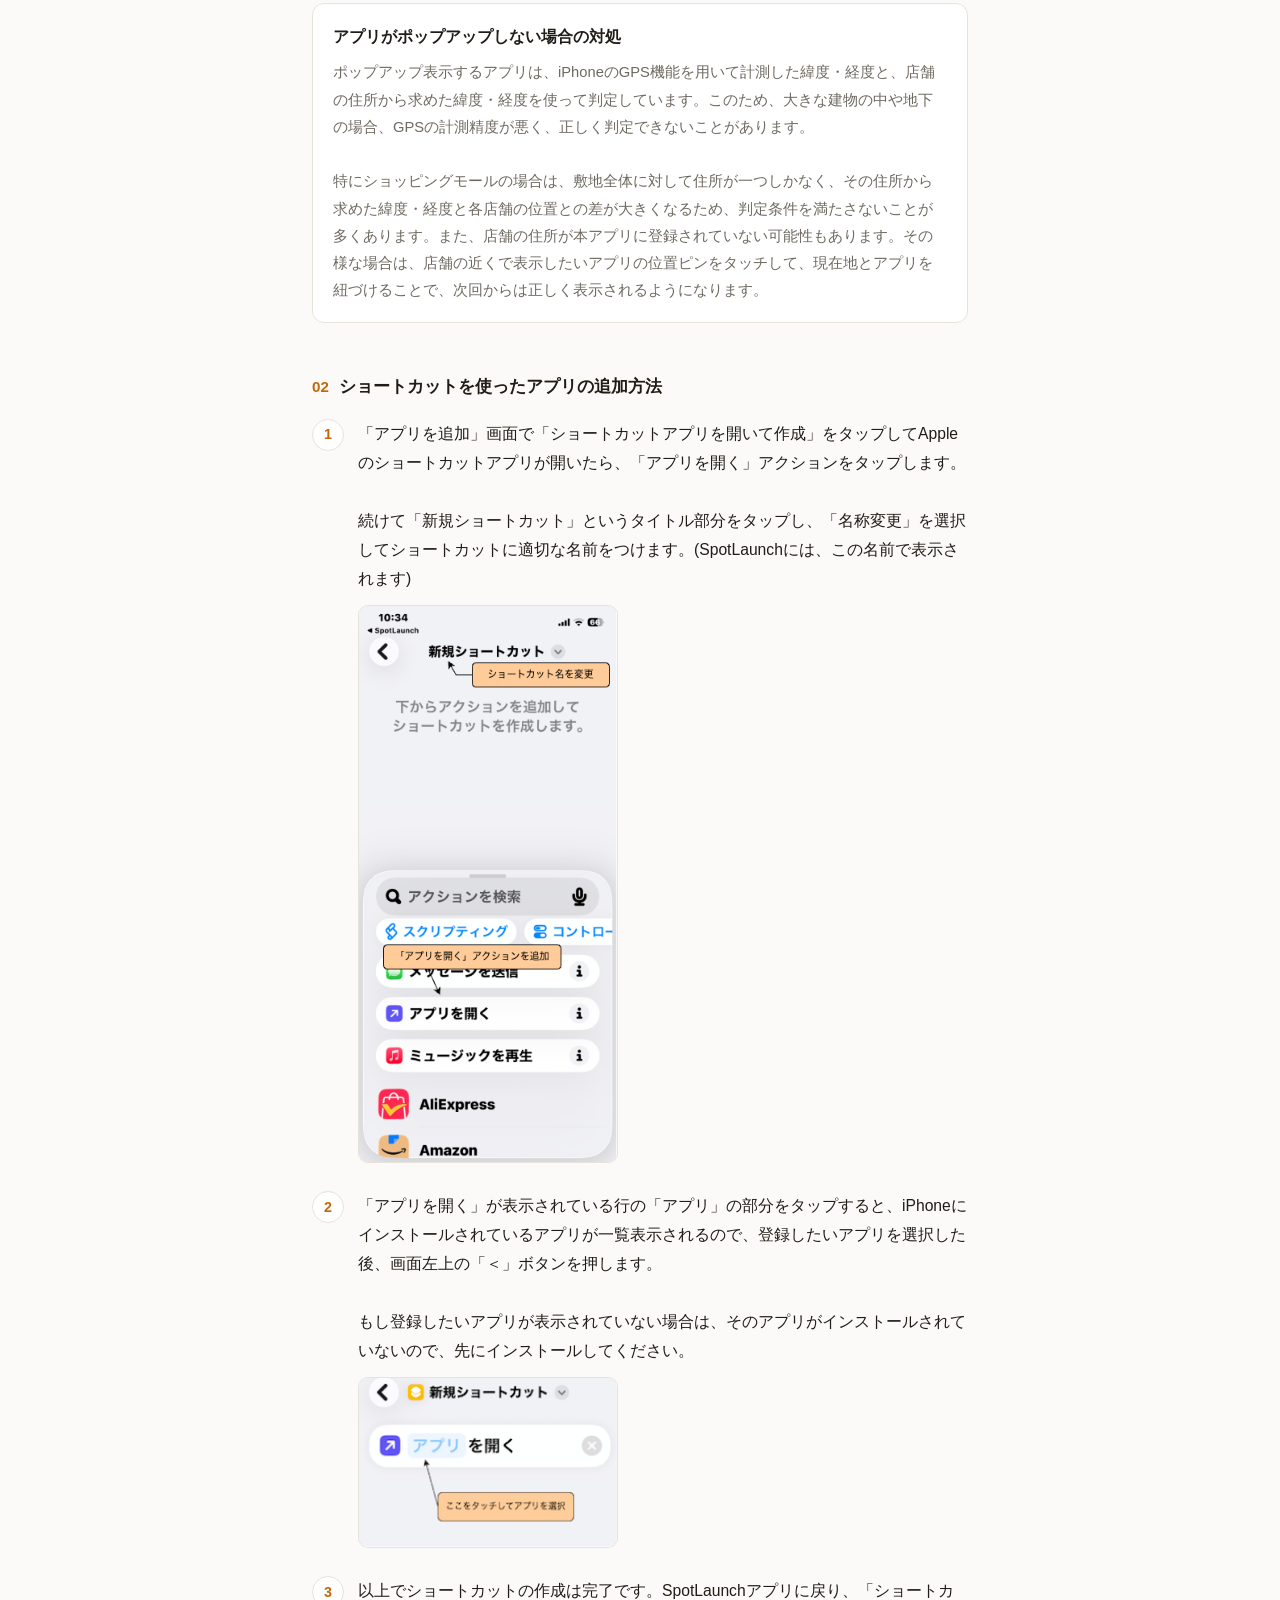
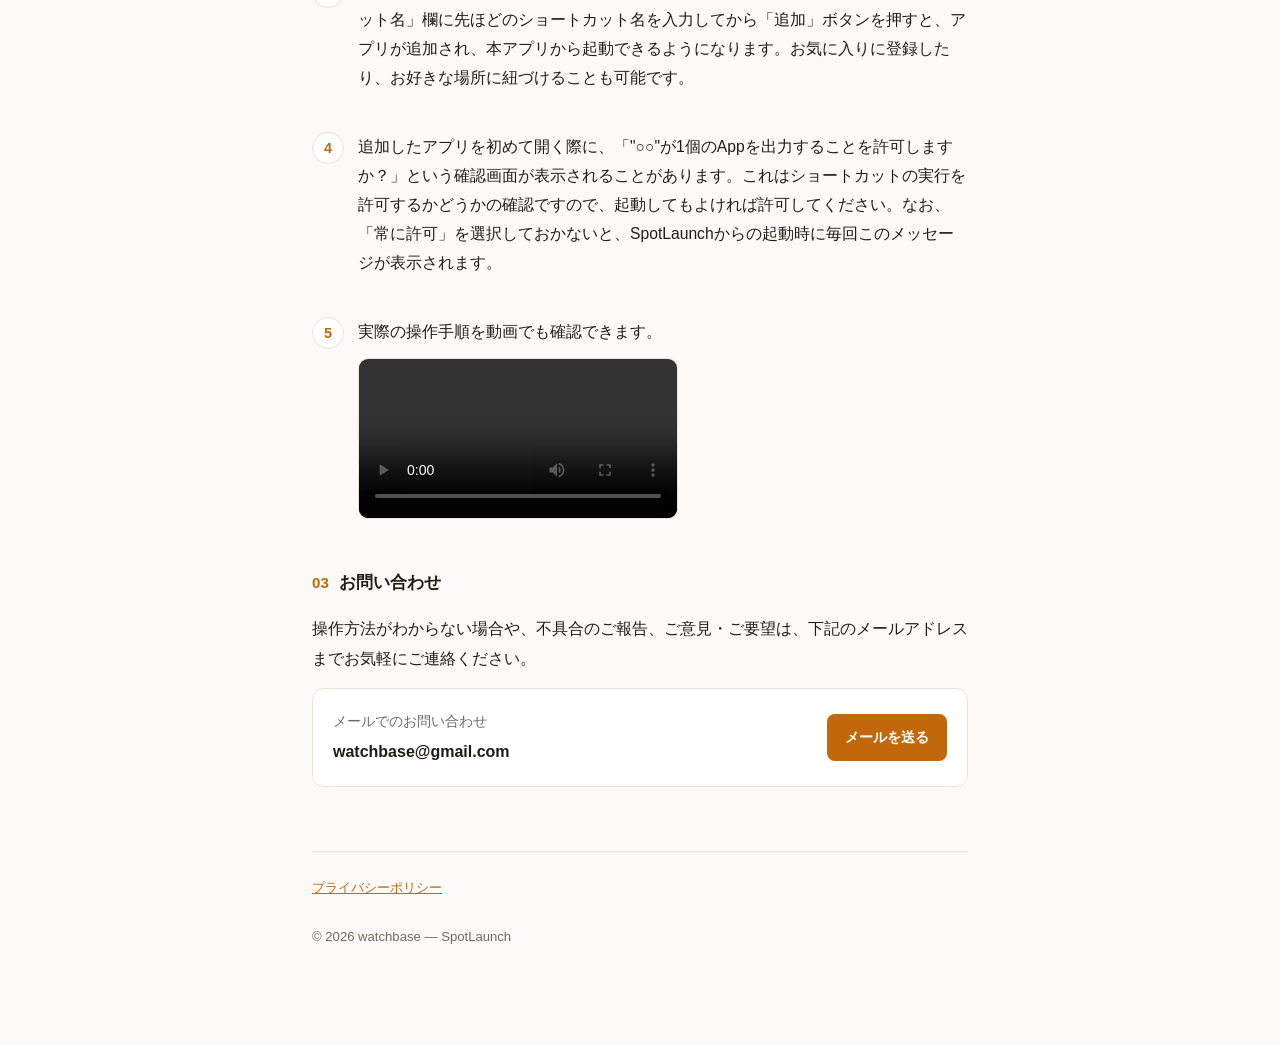
==== commit 83d0402c: "Add app introduction landing page, move privacy policy to privacy.html index.html is now a marketing" ====
--- a/support.html
+++ b/support.html
@@ -8,8 +8,9 @@
 </head>
 <body>
 <nav class="site">
-  <a href="index.html">プライバシーポリシー</a>
+  <a href="index.html">SpotLaunchとは</a>
   <a href="support.html" class="current">使い方・サポート</a>
+  <a href="privacy.html">プライバシーポリシー</a>
 </nav>
 <main>
   <p class="eyebrow">SPOTLAUNCH</p>
@@ -108,7 +109,7 @@
   </div>
 
   <footer>
-    <a href="index.html">プライバシーポリシー</a><br><br>
+    <a href="privacy.html">プライバシーポリシー</a><br><br>
     © 2026 watchbase — SpotLaunch
   </footer>
 </main>
--- a/styles.css
+++ b/styles.css
@@ -194,6 +194,48 @@
   white-space: pre-line;
 }
 
+/* --- landing page specific --- */
+.hero-shot {
+  margin: 8px 0 44px;
+  text-align: center;
+}
+.hero-shot img {
+  max-width: 300px;
+  width: 100%;
+  border-radius: 16px;
+  border: 1px solid var(--border);
+  box-shadow: 0 20px 40px -20px rgba(0, 0, 0, 0.35);
+}
+
+.feature-grid {
+  display: flex;
+  flex-direction: column;
+  gap: 20px;
+}
+.feature {
+  background: var(--surface);
+  border: 1px solid var(--border);
+  border-radius: 12px;
+  padding: 20px 22px;
+}
+.feature h3 {
+  margin: 0 0 8px;
+  font-size: 1rem;
+}
+.feature p {
+  margin: 0;
+  color: var(--muted);
+  font-size: 0.94rem;
+}
+.feature img.shot {
+  max-width: 260px;
+  width: 100%;
+  border-radius: 10px;
+  border: 1px solid var(--border);
+  display: block;
+  margin-top: 16px;
+}
+
 .steps {
   display: flex;
   flex-direction: column;
